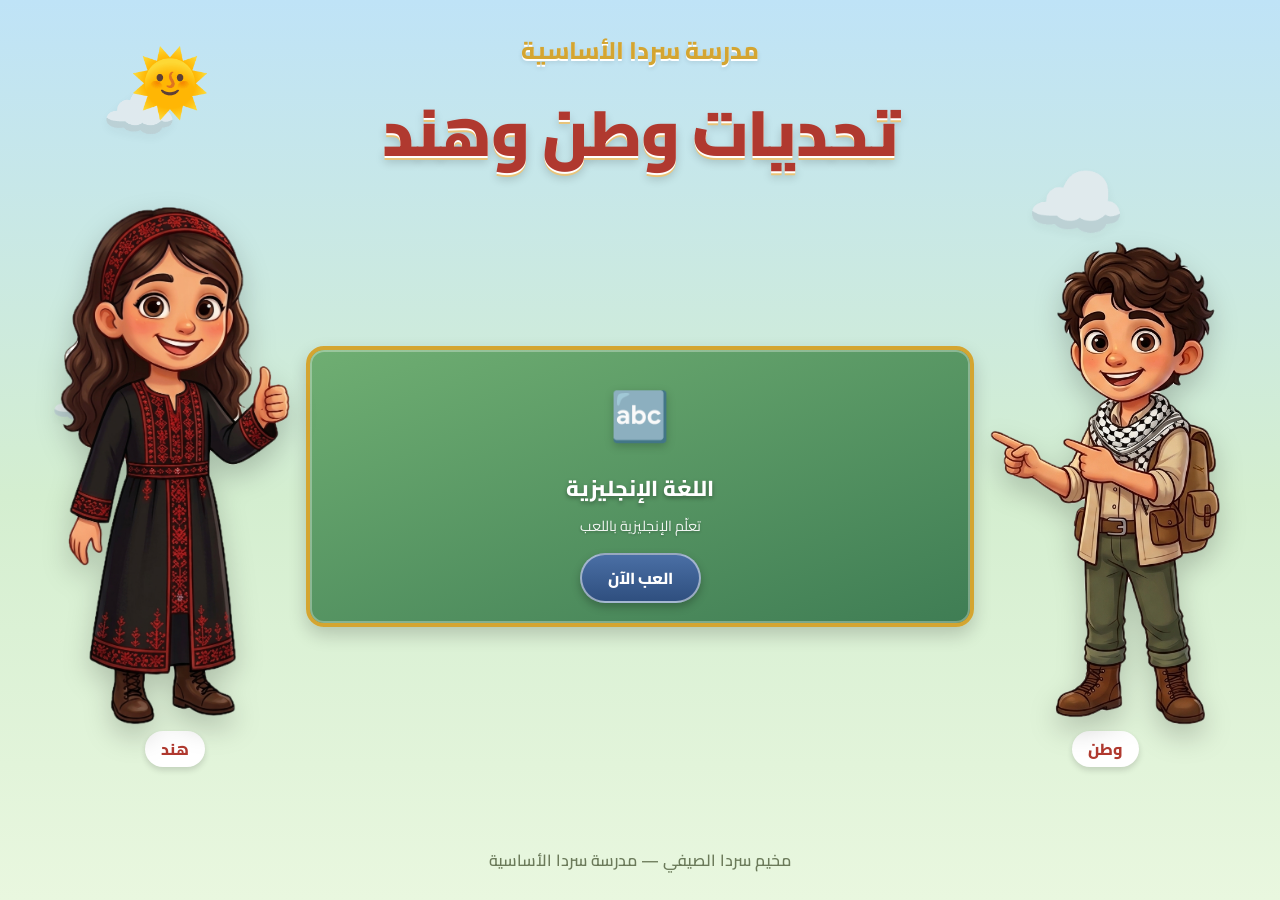
==== games/index.html @ 76265d55 "Restructure into /teams and /games clean URLs with root gateway - Move schedule pages (index, teache" ====
<!DOCTYPE html>
<html lang="ar" dir="rtl">
<head>
  <meta charset="UTF-8" />
  <meta name="viewport" content="width=device-width, initial-scale=1.0" />
  <title>تحديات وطن وهند – مخيم سردا الصيفي</title>
  <link rel="preconnect" href="https://fonts.googleapis.com" />
  <link rel="preconnect" href="https://fonts.gstatic.com" crossorigin />
  <link href="https://fonts.googleapis.com/css2?family=Cairo:wght@400;600;700;800;900&display=swap" rel="stylesheet" />
  <link rel="stylesheet" href="style.css" />
</head>
<body>

  <!-- ===== سحب وسماء ===== -->
  <div class="clouds" aria-hidden="true">
    <span class="cloud cloud-1">☁️</span>
    <span class="cloud cloud-2">☁️</span>
    <span class="cloud cloud-3">☁️</span>
  </div>

  <main class="stage">

    <!-- ===== العنوان ===== -->
    <header class="hero-head">
      <p class="school-name">مدرسة سردا الأساسية</p>
      <h1 class="main-title">تحديات وطن وهند</h1>
      <span class="sun" aria-hidden="true">🌞</span>
    </header>

    <!-- ===== المنطقة الرئيسية ===== -->
    <div class="hero-row">

      <!-- وطن (يسار) -->
      <div class="hero-char hero-left">
        <img src="images/watan.png" alt="وطن" />
        <span class="char-name">وطن</span>
      </div>

      <!-- البطاقات -->
      <section class="cards" id="cards">
        <!-- تُملأ بـ JavaScript -->
        <div class="cards-loading">جارٍ تحميل الألعاب…</div>
      </section>

      <!-- هند (يمين) -->
      <div class="hero-char hero-right">
        <img src="images/hind.png" alt="هند" />
        <span class="char-name">هند</span>
      </div>

    </div>
  </main>

  <footer class="site-foot">
    مخيم سردا الصيفي &mdash; مدرسة سردا الأساسية
  </footer>

  <script src="games.js"></script>
  <script src="script.js"></script>
</body>
</html>
---- games/style.css ----
/* ===========================================================
   مخيم سردا الصيفي — تحديات وطن وهند
   =========================================================== */
* { box-sizing: border-box; margin: 0; padding: 0; }
[hidden] { display: none !important; }

:root {
  --sky-top:    #bfe3f7;
  --sky-bottom: #e9f7df;
  --ink:        #4a3b2a;
  --gold:       #d4a531;
}

html, body { height: 100%; }

body {
  font-family: "Cairo", "Segoe UI", Tahoma, sans-serif;
  color: var(--ink);
  background: linear-gradient(180deg, var(--sky-top) 0%, #d4eed0 55%, var(--sky-bottom) 100%);
  min-height: 100vh;
  overflow-x: hidden;
  position: relative;
}

/* ===== السحب ===== */
.clouds { position: fixed; inset: 0; pointer-events: none; z-index: 0; }
.cloud { position: absolute; font-size: 60px; opacity: .85; filter: drop-shadow(0 4px 6px rgba(0,0,0,.05)); }
.cloud-1 { top: 6%;  left: 8%;  animation: float 9s ease-in-out infinite; }
.cloud-2 { top: 14%; right: 12%; font-size: 80px; animation: float 11s ease-in-out infinite; }
.cloud-3 { top: 40%; left: 4%;  font-size: 46px; animation: float 8s ease-in-out infinite; }
@keyframes float { 0%,100% { transform: translateY(0); } 50% { transform: translateY(-14px); } }

/* ===== المسرح ===== */
.stage {
  position: relative;
  z-index: 1;
  max-width: 1200px;
  margin: 0 auto;
  padding: 28px 20px 40px;
}

/* ===== العنوان ===== */
.hero-head { text-align: center; position: relative; margin-bottom: 14px; }
.school-name {
  font-size: 1.5rem; font-weight: 800; color: var(--gold);
  text-shadow: 0 2px 0 #fff, 0 3px 5px rgba(0,0,0,.12);
}
.main-title {
  font-size: clamp(2.2rem, 6vw, 4rem); font-weight: 900;
  color: #b0392f;
  text-shadow: 0 2px 0 #fff, 0 4px 0 #e9c47a, 0 6px 10px rgba(0,0,0,.18);
  letter-spacing: -1px;
}
.sun {
  position: absolute; top: -6px; left: 6%;
  font-size: 64px; animation: spin 14s linear infinite;
}
@keyframes spin { from { transform: rotate(0); } to { transform: rotate(360deg); } }

/* ===== صف الأبطال + البطاقات ===== */
.hero-row {
  display: grid;
  grid-template-columns: minmax(120px, 230px) 1fr minmax(120px, 230px);
  align-items: end;
  gap: 10px;
  margin-top: 10px;
}

.hero-char {
  text-align: center;
  animation: bob 4s ease-in-out infinite;
}
.hero-right { animation-delay: 1.2s; }
.hero-char img {
  width: 100%; height: auto; display: block;
  filter: drop-shadow(0 12px 14px rgba(0,0,0,.2));
}
/* عكس الطفلين ليواجها البطاقات في المنتصف */
.hero-left img,
.hero-right img { transform: scaleX(-1); }
@keyframes bob { 0%,100% { transform: translateY(0); } 50% { transform: translateY(-10px); } }

.char-name {
  display: inline-block; margin-top: 6px;
  background: #fff; color: #b0392f; font-weight: 800;
  padding: 3px 16px; border-radius: 999px;
  box-shadow: 0 3px 6px rgba(0,0,0,.15);
}

/* ===== البطاقات ===== */
.cards {
  align-self: center;
  display: grid;
  grid-template-columns: repeat(auto-fit, minmax(190px, 1fr));
  gap: 18px;
  padding: 6px;
}
.cards-loading { grid-column: 1/-1; text-align: center; padding: 30px; color: #6b7280; }

.game-card {
  border-radius: 18px;
  padding: 20px 16px;
  text-align: center;
  border: 4px solid var(--gold);
  box-shadow: 0 8px 18px rgba(0,0,0,.18), inset 0 0 0 2px rgba(255,255,255,.3);
  transition: transform .18s ease, box-shadow .18s ease;
  min-height: 200px;
  display: flex; flex-direction: column; align-items: center; justify-content: center;
}
.game-card:hover { transform: translateY(-6px) scale(1.02); box-shadow: 0 14px 26px rgba(0,0,0,.25); }

.card-icon { font-size: 3rem; margin-bottom: 8px; filter: drop-shadow(0 3px 4px rgba(0,0,0,.2)); }
.card-title { font-size: 1.35rem; font-weight: 800; color: #fff; text-shadow: 0 2px 4px rgba(0,0,0,.35); }
.card-desc  { font-size: .9rem; color: #fff; opacity: .92; margin-top: 4px; text-shadow: 0 1px 3px rgba(0,0,0,.3); }

.play-btn {
  margin-top: 14px;
  display: inline-block;
  background: linear-gradient(180deg, #4a6fa5, #2f4f7f);
  color: #fff; font-weight: 800; text-decoration: none;
  padding: 8px 26px; border-radius: 999px;
  border: 2px solid rgba(255,255,255,.5);
  box-shadow: 0 4px 8px rgba(0,0,0,.25);
  transition: transform .15s ease, filter .15s ease;
}
.play-btn:hover { transform: scale(1.06); filter: brightness(1.08); }

/* ألوان البطاقات */
.card-green  { background: linear-gradient(160deg, #6fae72, #3f7d54); }
.card-blue   { background: linear-gradient(160deg, #5b86bf, #2f4f7f); }
.card-purple { background: linear-gradient(160deg, #9b7bc4, #6a4a99); }
.card-gold   { background: linear-gradient(160deg, #e0b964, #c08a2e); }
.card-pink   { background: linear-gradient(160deg, #d98aab, #b85c84); }
.card-teal   { background: linear-gradient(160deg, #4fb6ad, #2c8079); }

/* ===== التذييل ===== */
.site-foot {
  position: relative; z-index: 1;
  text-align: center; padding: 18px; margin-top: 20px;
  color: #6b7a5a; font-weight: 600;
}

/* ===== أجهزة لوحية متوسطة ===== */
@media (max-width: 900px) {
  .hero-row { grid-template-columns: minmax(90px, 150px) 1fr minmax(90px, 150px); gap: 6px; }
  .game-card { min-height: 170px; padding: 16px 12px; }
  .card-icon { font-size: 2.4rem; }
  .card-title { font-size: 1.15rem; }
}

/* ===== الموبايل: الطفلان فوق والبطاقات بالعرض الكامل ===== */
@media (max-width: 680px) {
  .stage { padding: 18px 14px 30px; }
  .hero-head { padding-top: 40px; }
  .sun { font-size: 42px; top: -34px; left: 50%; transform: translateX(-50%); }
  @keyframes spin { from { transform: translateX(-50%) rotate(0); } to { transform: translateX(-50%) rotate(360deg); } }
  .school-name { font-size: 1.2rem; }

  /* تحويل الصف إلى عمود: الطفلان في صف علوي ثم البطاقات */
  .hero-row {
    display: flex;
    flex-wrap: wrap;
    align-items: flex-end;
    justify-content: center;
    gap: 8px;
  }
  .hero-char { flex: 1 1 0; max-width: 46%; min-width: 120px; }
  .hero-left  { order: 1; }
  .hero-right { order: 2; }
  .cards {
    order: 3;
    flex: 1 1 100%;
    width: 100%;
    grid-template-columns: repeat(auto-fit, minmax(150px, 1fr));
    gap: 14px;
    margin-top: 6px;
  }
  .char-name { font-size: .9rem; padding: 2px 12px; }
}

/* ===== موبايل صغير: بطاقة واحدة بالصف ===== */
@media (max-width: 380px) {
  .cards { grid-template-columns: 1fr; }
  .hero-char { max-width: 48%; }
}

/* ===========================================================
   لوحة التحكم
   =========================================================== */
.dash-body { background: linear-gradient(180deg, #eef3f8, #e3ecf3); }

.lock-screen {
  min-height: 100vh; display: flex; align-items: center; justify-content: center;
  padding: 20px;
}
.lock-box {
  background: #fff; border-radius: 22px; padding: 40px 34px;
  text-align: center; max-width: 380px; width: 100%;
  box-shadow: 0 18px 40px rgba(0,0,0,.15);
}
.lock-icon { font-size: 3.4rem; margin-bottom: 8px; }
.lock-box h1 { color: #2f4f7f; margin-bottom: 4px; }
.lock-box p { color: #6b7280; margin-bottom: 20px; font-size: .95rem; }
.lock-box input {
  width: 100%; padding: 13px 16px; font-family: inherit; font-size: 1rem;
  border: 2px solid #d7dee6; border-radius: 12px; text-align: center; margin-bottom: 14px;
}
.lock-box input:focus { outline: none; border-color: #4a6fa5; }
.lock-error { color: #d23b3b; font-weight: 700; min-height: 22px; }

.dash-btn {
  background: linear-gradient(180deg, #4a6fa5, #2f4f7f);
  color: #fff; font-family: inherit; font-weight: 800; font-size: 1rem;
  border: none; border-radius: 12px; padding: 13px 22px; cursor: pointer;
  width: 100%; transition: filter .15s ease;
}
.dash-btn:hover { filter: brightness(1.08); }

.dash { max-width: 760px; margin: 0 auto; padding: 28px 20px 50px; }
.dash-head {
  display: flex; align-items: center; justify-content: space-between;
  flex-wrap: wrap; gap: 10px; margin-bottom: 22px;
}
.dash-head h1 { color: #2f4f7f; font-size: 1.6rem; }
.dash-link { color: #4a6fa5; font-weight: 700; text-decoration: none; }
.dash-link:hover { text-decoration: underline; }

.dash-section {
  background: #fff; border-radius: 18px; padding: 22px;
  box-shadow: 0 6px 18px rgba(0,0,0,.07); margin-bottom: 20px;
}
.dash-section h2 { color: #2f4f7f; font-size: 1.2rem; margin-bottom: 14px; }
.dash-note { color: #6b7280; font-size: .9rem; margin-bottom: 14px; }

.game-form { display: grid; grid-template-columns: 1fr 1fr; gap: 14px; }
.game-form label { display: flex; flex-direction: column; gap: 5px; font-weight: 700; color: #374151; font-size: .92rem; }
.game-form label.full { grid-column: 1/-1; }
.game-form input, .game-form select {
  padding: 11px 13px; font-family: inherit; font-size: 1rem;
  border: 2px solid #d7dee6; border-radius: 10px;
}
.game-form input:focus, .game-form select:focus { outline: none; border-color: #4a6fa5; }
.game-form .dash-btn { grid-column: 1/-1; }

.game-list { display: flex; flex-direction: column; gap: 10px; }
.game-item {
  display: flex; align-items: center; gap: 12px;
  background: #f6f8fb; border: 1px solid #e3e9f0; border-radius: 12px; padding: 12px 14px;
}
.game-item.is-default { background: #fef9ec; border-color: #f0e2bf; }
.gi-icon { font-size: 1.7rem; }
.gi-body { flex: 1; display: flex; flex-direction: column; }
.gi-body strong { color: #2f4f7f; }
.gi-body small { color: #6b7280; }
.gi-badge { background: #e9c47a; color: #6b4e10; font-weight: 700; font-size: .78rem; padding: 3px 10px; border-radius: 999px; }
.gi-del {
  background: #fdecec; color: #d23b3b; border: 1px solid #f3c4c4;
  border-radius: 8px; padding: 7px 14px; font-family: inherit; font-weight: 700; cursor: pointer;
}
.gi-del:hover { background: #d23b3b; color: #fff; }
.dash-empty { color: #9ca3af; text-align: center; padding: 14px; }

@media (max-width: 560px) {
  .game-form { grid-template-columns: 1fr; }
}
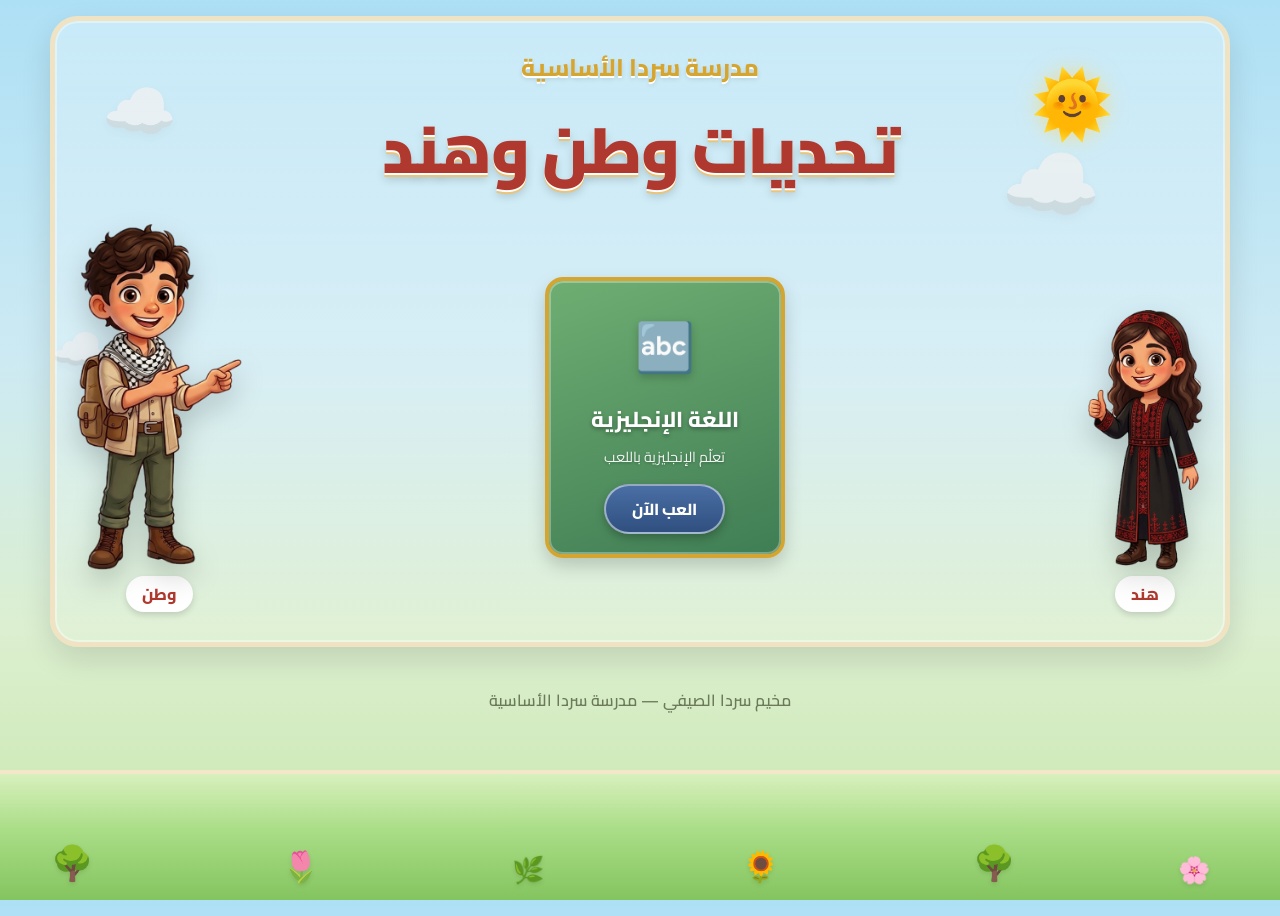
==== commit 317b708e: "Match games page to reference: side characters, height ratio, garden theme - Place وطن on the left a" ====
--- a/games/index.html
+++ b/games/index.html
@@ -16,6 +16,16 @@
     <span class="cloud cloud-1">☁️</span>
     <span class="cloud cloud-2">☁️</span>
     <span class="cloud cloud-3">☁️</span>
+  </div>
+
+  <!-- ===== الأرض / الحديقة ===== -->
+  <div class="ground" aria-hidden="true">
+    <span class="plant p1">🌳</span>
+    <span class="plant p2">🌷</span>
+    <span class="plant p3">🌿</span>
+    <span class="plant p4">🌻</span>
+    <span class="plant p5">🌳</span>
+    <span class="plant p6">🌸</span>
   </div>
 
   <main class="stage">
--- a/games/style.css
+++ b/games/style.css
@@ -5,10 +5,13 @@
 [hidden] { display: none !important; }
 
 :root {
-  --sky-top:    #bfe3f7;
-  --sky-bottom: #e9f7df;
+  --sky-top:    #aee0f5;
+  --sky-mid:    #cdeaf3;
   --ink:        #4a3b2a;
   --gold:       #d4a531;
+  --frame:      #efe3c4;
+  /* طول وطن المرجعي (هند = 75% منه) */
+  --watan-h: clamp(200px, 27vw, 430px);
 }
 
 html, body { height: 100%; }
@@ -16,27 +19,48 @@
 body {
   font-family: "Cairo", "Segoe UI", Tahoma, sans-serif;
   color: var(--ink);
-  background: linear-gradient(180deg, var(--sky-top) 0%, #d4eed0 55%, var(--sky-bottom) 100%);
+  background:
+    linear-gradient(180deg, var(--sky-top) 0%, var(--sky-mid) 40%, #dcefd0 70%, #c6e6a8 100%);
   min-height: 100vh;
   overflow-x: hidden;
   position: relative;
+  padding-bottom: 80px;
 }
 
 /* ===== السحب ===== */
 .clouds { position: fixed; inset: 0; pointer-events: none; z-index: 0; }
-.cloud { position: absolute; font-size: 60px; opacity: .85; filter: drop-shadow(0 4px 6px rgba(0,0,0,.05)); }
+.cloud { position: absolute; font-size: 60px; opacity: .9; filter: drop-shadow(0 4px 6px rgba(0,0,0,.05)); }
 .cloud-1 { top: 6%;  left: 8%;  animation: float 9s ease-in-out infinite; }
-.cloud-2 { top: 14%; right: 12%; font-size: 80px; animation: float 11s ease-in-out infinite; }
-.cloud-3 { top: 40%; left: 4%;  font-size: 46px; animation: float 8s ease-in-out infinite; }
+.cloud-2 { top: 12%; right: 14%; font-size: 80px; animation: float 11s ease-in-out infinite; }
+.cloud-3 { top: 34%; left: 4%;  font-size: 46px; animation: float 8s ease-in-out infinite; }
 @keyframes float { 0%,100% { transform: translateY(0); } 50% { transform: translateY(-14px); } }
+
+/* ===== الأرض / الحديقة ===== */
+.ground {
+  position: fixed; left: 0; right: 0; bottom: 0; height: 130px;
+  background: linear-gradient(180deg, #d8f0bd 0%, #a9dd86 45%, #84c45f 100%);
+  border-top: 4px solid #f2e7c9;
+  z-index: 0; pointer-events: none;
+}
+.ground .plant { position: absolute; bottom: 6px; font-size: 30px; filter: drop-shadow(0 2px 2px rgba(0,0,0,.1)); }
+.ground .p1 { left: 4%;  font-size: 34px; }
+.ground .p2 { left: 22%; }
+.ground .p3 { left: 40%; font-size: 26px; }
+.ground .p4 { left: 58%; }
+.ground .p5 { left: 76%; font-size: 34px; }
+.ground .p6 { left: 92%; font-size: 26px; }
 
 /* ===== المسرح ===== */
 .stage {
   position: relative;
   z-index: 1;
-  max-width: 1200px;
-  margin: 0 auto;
-  padding: 28px 20px 40px;
+  max-width: 1180px;
+  margin: 16px auto;
+  padding: 24px 22px 30px;
+  background: linear-gradient(180deg, rgba(255,255,255,.32), rgba(255,255,255,.12));
+  border: 5px solid var(--frame);
+  border-radius: 28px;
+  box-shadow: 0 12px 30px rgba(0,0,0,.12), inset 0 0 0 2px rgba(255,255,255,.4);
 }
 
 /* ===== العنوان ===== */
@@ -52,32 +76,35 @@
   letter-spacing: -1px;
 }
 .sun {
-  position: absolute; top: -6px; left: 6%;
-  font-size: 64px; animation: spin 14s linear infinite;
-}
-@keyframes spin { from { transform: rotate(0); } to { transform: rotate(360deg); } }
-
-/* ===== صف الأبطال + البطاقات ===== */
+  position: absolute; top: -4px; right: 8%;
+  font-size: 66px; animation: pulse 4s ease-in-out infinite;
+  filter: drop-shadow(0 0 10px rgba(255,210,90,.6));
+}
+@keyframes pulse { 0%,100% { transform: scale(1) rotate(0); } 50% { transform: scale(1.08) rotate(6deg); } }
+
+/* ===== صف الأبطال + البطاقات =====
+   ترتيب ثابت: وطن يسار — البطاقات في الوسط — هند يمين (مثل الصورة) */
 .hero-row {
+  direction: ltr;            /* لتثبيت وطن يساراً وهند يميناً حتى مع RTL */
   display: grid;
-  grid-template-columns: minmax(120px, 230px) 1fr minmax(120px, 230px);
+  grid-template-columns: auto minmax(0, 1fr) auto;
   align-items: end;
-  gap: 10px;
-  margin-top: 10px;
+  gap: 8px;
+  margin-top: 6px;
 }
 
 .hero-char {
-  text-align: center;
+  display: flex; flex-direction: column; align-items: center;
   animation: bob 4s ease-in-out infinite;
 }
 .hero-right { animation-delay: 1.2s; }
 .hero-char img {
-  width: 100%; height: auto; display: block;
+  height: auto; width: auto; display: block;
   filter: drop-shadow(0 12px 14px rgba(0,0,0,.2));
 }
-/* عكس الطفلين ليواجها البطاقات في المنتصف */
-.hero-left img,
-.hero-right img { transform: scaleX(-1); }
+/* وطن هو المرجع، وهند 75% من طوله */
+.hero-left  img { height: var(--watan-h); }
+.hero-right img { height: calc(var(--watan-h) * 0.75); }
 @keyframes bob { 0%,100% { transform: translateY(0); } 50% { transform: translateY(-10px); } }
 
 .char-name {
@@ -91,7 +118,8 @@
 .cards {
   align-self: center;
   display: grid;
-  grid-template-columns: repeat(auto-fit, minmax(190px, 1fr));
+  grid-template-columns: repeat(auto-fit, minmax(180px, 240px));
+  justify-content: center;
   gap: 18px;
   padding: 6px;
 }
@@ -142,46 +170,35 @@
 
 /* ===== أجهزة لوحية متوسطة ===== */
 @media (max-width: 900px) {
-  .hero-row { grid-template-columns: minmax(90px, 150px) 1fr minmax(90px, 150px); gap: 6px; }
-  .game-card { min-height: 170px; padding: 16px 12px; }
-  .card-icon { font-size: 2.4rem; }
-  .card-title { font-size: 1.15rem; }
-}
-
-/* ===== الموبايل: الطفلان فوق والبطاقات بالعرض الكامل ===== */
-@media (max-width: 680px) {
-  .stage { padding: 18px 14px 30px; }
-  .hero-head { padding-top: 40px; }
-  .sun { font-size: 42px; top: -34px; left: 50%; transform: translateX(-50%); }
-  @keyframes spin { from { transform: translateX(-50%) rotate(0); } to { transform: translateX(-50%) rotate(360deg); } }
-  .school-name { font-size: 1.2rem; }
-
-  /* تحويل الصف إلى عمود: الطفلان في صف علوي ثم البطاقات */
-  .hero-row {
-    display: flex;
-    flex-wrap: wrap;
-    align-items: flex-end;
-    justify-content: center;
-    gap: 8px;
-  }
-  .hero-char { flex: 1 1 0; max-width: 46%; min-width: 120px; }
-  .hero-left  { order: 1; }
-  .hero-right { order: 2; }
-  .cards {
-    order: 3;
-    flex: 1 1 100%;
-    width: 100%;
-    grid-template-columns: repeat(auto-fit, minmax(150px, 1fr));
-    gap: 14px;
-    margin-top: 6px;
-  }
-  .char-name { font-size: .9rem; padding: 2px 12px; }
-}
-
-/* ===== موبايل صغير: بطاقة واحدة بالصف ===== */
+  :root { --watan-h: clamp(180px, 30vw, 300px); }
+  .hero-row { gap: 4px; }
+  .game-card { min-height: 160px; padding: 14px 10px; }
+  .card-icon { font-size: 2.2rem; }
+  .card-title { font-size: 1.05rem; }
+  .cards { gap: 12px; }
+}
+
+/* ===== الموبايل: نفس الترتيب — وطن وهند على الجانبين والبطاقات بينهما ===== */
+@media (max-width: 640px) {
+  :root { --watan-h: clamp(150px, 38vw, 220px); }
+  .stage { padding: 16px 10px 24px; border-width: 4px; }
+  .sun { font-size: 38px; right: 2%; top: 2px; }
+  .school-name { font-size: 1.1rem; }
+  .main-title { font-size: 1.6rem; }
+  .hero-row { gap: 3px; }
+  .cards { grid-template-columns: minmax(0, 240px); gap: 10px; padding: 2px; }
+  .game-card { min-height: 0; padding: 14px 8px; border-width: 3px; }
+  .card-icon { font-size: 2rem; margin-bottom: 4px; }
+  .card-title { font-size: 1rem; }
+  .card-desc { font-size: .78rem; }
+  .play-btn { padding: 6px 18px; font-size: .9rem; }
+  .char-name { font-size: .8rem; padding: 2px 10px; }
+}
+
+/* ===== موبايل صغير جداً ===== */
 @media (max-width: 380px) {
-  .cards { grid-template-columns: 1fr; }
-  .hero-char { max-width: 48%; }
+  :root { --watan-h: 138px; }
+  .main-title { font-size: 1.7rem; }
 }
 
 /* ===========================================================
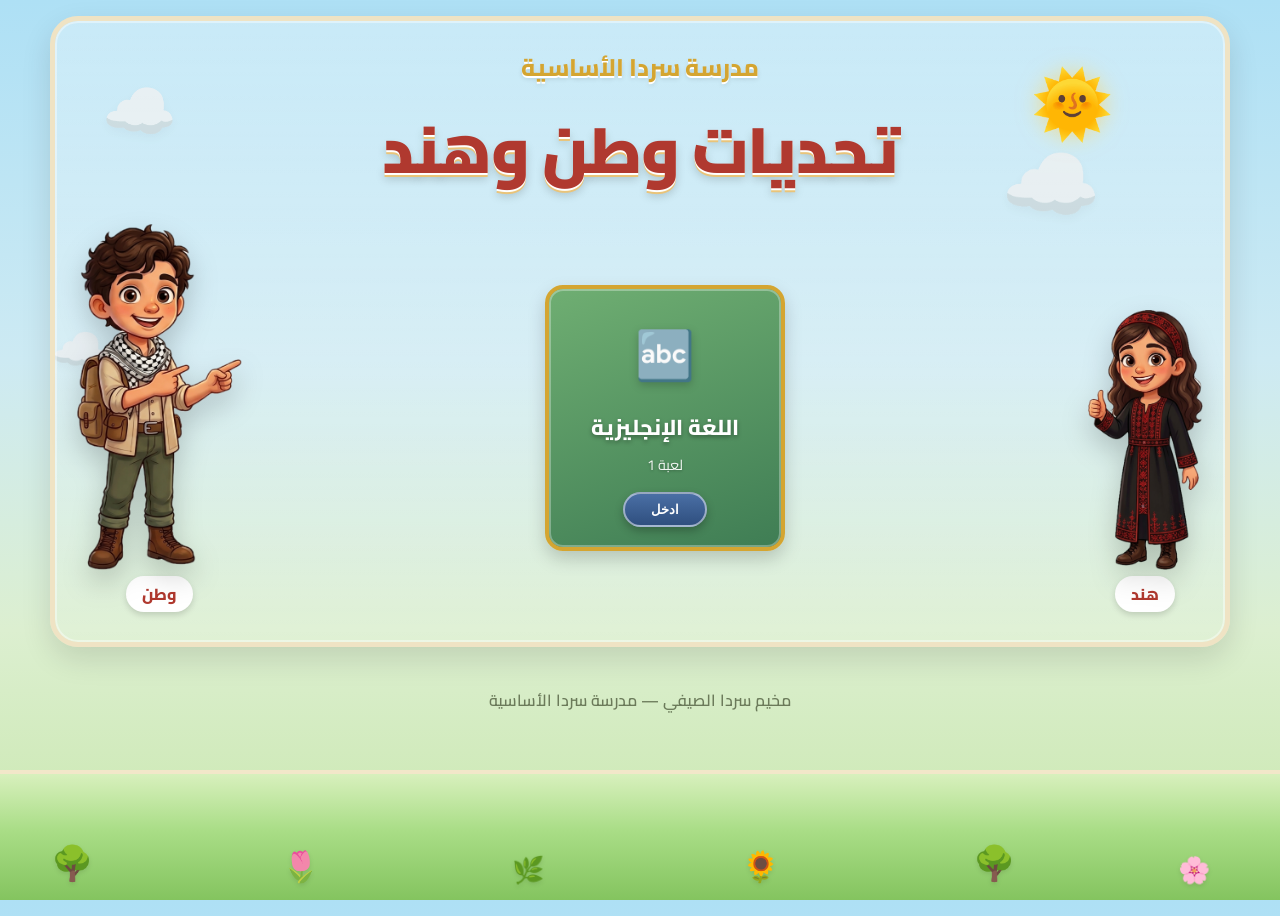
==== commit 0cb17451: "Add sections: students pick a section, then see its game cards - Define SECTIONS (English, Arabic, M" ====
--- a/games/index.html
+++ b/games/index.html
@@ -46,11 +46,14 @@
         <span class="char-name">وطن</span>
       </div>
 
-      <!-- البطاقات -->
-      <section class="cards" id="cards">
-        <!-- تُملأ بـ JavaScript -->
-        <div class="cards-loading">جارٍ تحميل الألعاب…</div>
-      </section>
+      <!-- الأقسام / البطاقات -->
+      <div class="cards-col">
+        <div class="section-bar" id="section-bar" hidden></div>
+        <section class="cards" id="cards">
+          <!-- تُملأ بـ JavaScript -->
+          <div class="cards-loading">جارٍ تحميل الأقسام…</div>
+        </section>
+      </div>
 
       <!-- هند (يمين) -->
       <div class="hero-char hero-right">
--- a/games/style.css
+++ b/games/style.css
@@ -115,15 +115,32 @@
 }
 
 /* ===== البطاقات ===== */
+.cards-col { align-self: center; width: 100%; }
+
+/* شريط القسم (زر الرجوع + اسم القسم) */
+.section-bar {
+  display: flex; align-items: center; justify-content: center;
+  gap: 12px; flex-wrap: wrap; margin-bottom: 16px;
+}
+.back-btn {
+  background: #fff; color: #b0392f; border: 2px solid var(--gold);
+  border-radius: 999px; padding: 7px 18px; font-family: inherit; font-weight: 800;
+  cursor: pointer; box-shadow: 0 3px 6px rgba(0,0,0,.12); transition: transform .15s ease, background .15s ease;
+}
+.back-btn:hover { background: #b0392f; color: #fff; transform: scale(1.04); }
+.section-title {
+  font-weight: 900; font-size: 1.5rem; color: #b0392f;
+  text-shadow: 0 2px 0 #fff, 0 3px 6px rgba(0,0,0,.12);
+}
+
 .cards {
-  align-self: center;
   display: grid;
   grid-template-columns: repeat(auto-fit, minmax(180px, 240px));
   justify-content: center;
   gap: 18px;
   padding: 6px;
 }
-.cards-loading { grid-column: 1/-1; text-align: center; padding: 30px; color: #6b7280; }
+.cards-loading { grid-column: 1/-1; text-align: center; padding: 30px; color: #5a6b48; font-weight: 700; }
 
 .game-card {
   border-radius: 18px;
@@ -257,7 +274,12 @@
   border: 2px solid #d7dee6; border-radius: 10px;
 }
 .game-form input:focus, .game-form select:focus { outline: none; border-color: #4a6fa5; }
-.game-form .dash-btn { grid-column: 1/-1; }
+.form-actions { grid-column: 1/-1; display: flex; gap: 10px; }
+.form-actions .dash-btn { flex: 1; }
+.dash-btn-ghost {
+  background: #eef1f6; color: #4a6fa5; border: 2px solid #d7dee6;
+}
+.dash-btn-ghost:hover { filter: none; background: #e3e8f0; }
 
 .game-list { display: flex; flex-direction: column; gap: 10px; }
 .game-item {
@@ -270,11 +292,15 @@
 .gi-body strong { color: #2f4f7f; }
 .gi-body small { color: #6b7280; }
 .gi-badge { background: #e9c47a; color: #6b4e10; font-weight: 700; font-size: .78rem; padding: 3px 10px; border-radius: 999px; }
-.gi-del {
-  background: #fdecec; color: #d23b3b; border: 1px solid #f3c4c4;
+.gi-actions { display: flex; gap: 8px; flex-shrink: 0; }
+.gi-edit, .gi-del {
   border-radius: 8px; padding: 7px 14px; font-family: inherit; font-weight: 700; cursor: pointer;
 }
+.gi-edit { background: #eaf1fb; color: #2f4f7f; border: 1px solid #c3d6ef; }
+.gi-edit:hover { background: #2f4f7f; color: #fff; }
+.gi-del { background: #fdecec; color: #d23b3b; border: 1px solid #f3c4c4; }
 .gi-del:hover { background: #d23b3b; color: #fff; }
+.game-item.is-editing { outline: 3px solid #4a6fa5; outline-offset: 1px; }
 .dash-empty { color: #9ca3af; text-align: center; padding: 14px; }
 
 @media (max-width: 560px) {
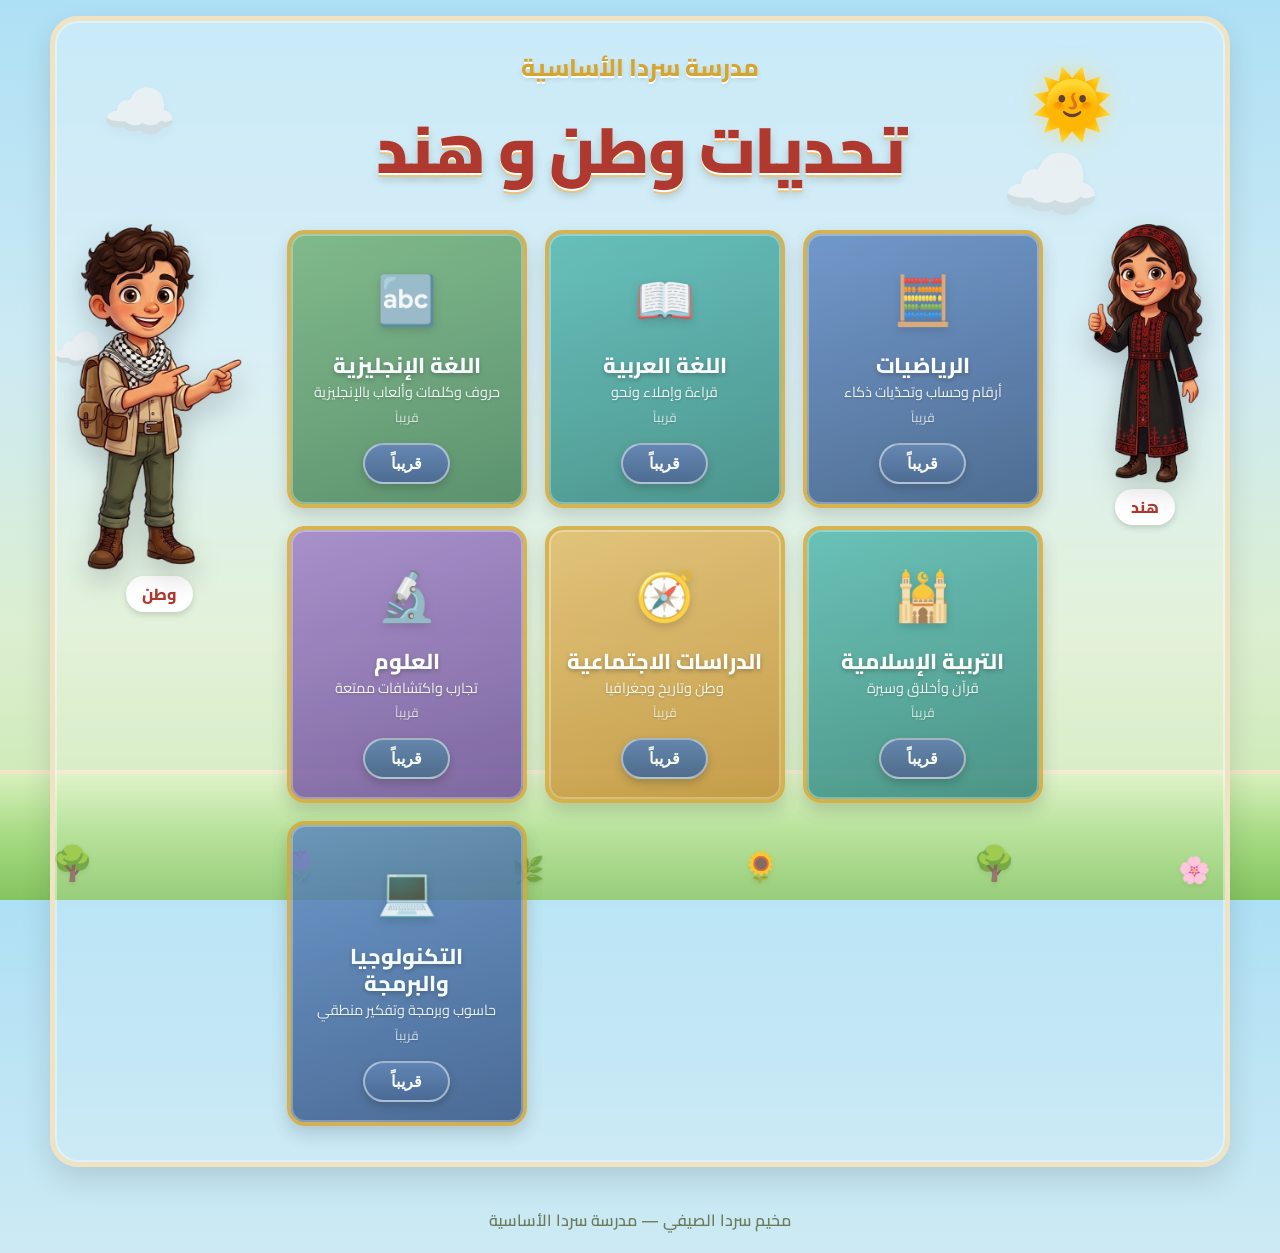
==== commit 66e9945b: "Fix spacing in main title in index.html" ====
--- a/games/index.html
+++ b/games/index.html
@@ -3,7 +3,7 @@
 <head>
   <meta charset="UTF-8" />
   <meta name="viewport" content="width=device-width, initial-scale=1.0" />
-  <title>تحديات وطن وهند – مخيم سردا الصيفي</title>
+  <title>تحديات وطن و هند – مخيم سردا الصيفي</title>
   <link rel="preconnect" href="https://fonts.googleapis.com" />
   <link rel="preconnect" href="https://fonts.gstatic.com" crossorigin />
   <link href="https://fonts.googleapis.com/css2?family=Cairo:wght@400;600;700;800;900&display=swap" rel="stylesheet" />
@@ -33,7 +33,7 @@
     <!-- ===== العنوان ===== -->
     <header class="hero-head">
       <p class="school-name">مدرسة سردا الأساسية</p>
-      <h1 class="main-title">تحديات وطن وهند</h1>
+      <h1 class="main-title">تحديات وطن و هند</h1>
       <span class="sun" aria-hidden="true">🌞</span>
     </header>
 
--- a/games/style.css
+++ b/games/style.css
@@ -88,7 +88,7 @@
   direction: ltr;            /* لتثبيت وطن يساراً وهند يميناً حتى مع RTL */
   display: grid;
   grid-template-columns: auto minmax(0, 1fr) auto;
-  align-items: end;
+  align-items: start;        /* الهيرو يحاذي أول سطر بطاقات من الأعلى */
   gap: 8px;
   margin-top: 6px;
 }
@@ -115,7 +115,7 @@
 }
 
 /* ===== البطاقات ===== */
-.cards-col { align-self: center; width: 100%; }
+.cards-col { align-self: start; width: 100%; }
 
 /* شريط القسم (زر الرجوع + اسم القسم) */
 .section-bar {
@@ -154,21 +154,38 @@
 }
 .game-card:hover { transform: translateY(-6px) scale(1.02); box-shadow: 0 14px 26px rgba(0,0,0,.25); }
 
-.card-icon { font-size: 3rem; margin-bottom: 8px; filter: drop-shadow(0 3px 4px rgba(0,0,0,.2)); }
-.card-title { font-size: 1.35rem; font-weight: 800; color: #fff; text-shadow: 0 2px 4px rgba(0,0,0,.35); }
-.card-desc  { font-size: .9rem; color: #fff; opacity: .92; margin-top: 4px; text-shadow: 0 1px 3px rgba(0,0,0,.3); }
+.card-icon { font-size: clamp(1.7rem, 5.5vw, 3rem); margin-bottom: 8px; filter: drop-shadow(0 3px 4px rgba(0,0,0,.2)); }
+.card-title { font-size: clamp(.92rem, 2.6vw, 1.35rem); font-weight: 800; color: #fff; text-shadow: 0 2px 4px rgba(0,0,0,.35); line-height: 1.25; }
+.card-desc  { font-size: clamp(.7rem, 1.9vw, .9rem); color: #fff; opacity: .92; margin-top: 4px; text-shadow: 0 1px 3px rgba(0,0,0,.3); line-height: 1.3; }
+.card-teacher {
+  font-size: .82rem; color: #fff; font-weight: 700; margin-top: 6px;
+  background: rgba(0,0,0,.18); padding: 3px 12px; border-radius: 999px;
+  text-shadow: 0 1px 2px rgba(0,0,0,.3);
+}
+
+.card-count {
+  font-size: .78rem; color: #fff; opacity: .8; margin-top: 4px;
+  text-shadow: 0 1px 2px rgba(0,0,0,.3);
+}
+
+/* بطاقة القسم: واضح إنها قابلة للضغط بالكامل */
+.game-card[data-section] { cursor: pointer; }
+.game-card.is-empty { opacity: .82; }
 
 .play-btn {
   margin-top: 14px;
   display: inline-block;
   background: linear-gradient(180deg, #4a6fa5, #2f4f7f);
   color: #fff; font-weight: 800; text-decoration: none;
-  padding: 8px 26px; border-radius: 999px;
+  font-size: clamp(.78rem, 2.1vw, 1rem);
+  padding: clamp(6px, 1.6vw, 9px) clamp(16px, 4vw, 26px); border-radius: 999px;
   border: 2px solid rgba(255,255,255,.5);
   box-shadow: 0 4px 8px rgba(0,0,0,.25);
   transition: transform .15s ease, filter .15s ease;
 }
 .play-btn:hover { transform: scale(1.06); filter: brightness(1.08); }
+.play-btn.is-soon { opacity: .72; cursor: default; }
+.play-btn.is-soon:hover { transform: none; filter: none; }
 
 /* ألوان البطاقات */
 .card-green  { background: linear-gradient(160deg, #6fae72, #3f7d54); }
@@ -197,25 +214,32 @@
 
 /* ===== الموبايل: نفس الترتيب — وطن وهند على الجانبين والبطاقات بينهما ===== */
 @media (max-width: 640px) {
-  :root { --watan-h: clamp(150px, 38vw, 220px); }
-  .stage { padding: 16px 10px 24px; border-width: 4px; }
+  /* أبطال أصغر على الجانبين ليتسع المنتصف لبطاقتين */
+  :root { --watan-h: clamp(120px, 30vw, 175px); }
+  .stage { padding: 14px 8px 22px; border-width: 4px; }
   .sun { font-size: 38px; right: 2%; top: 2px; }
   .school-name { font-size: 1.1rem; }
-  .main-title { font-size: 1.6rem; }
-  .hero-row { gap: 3px; }
-  .cards { grid-template-columns: minmax(0, 240px); gap: 10px; padding: 2px; }
-  .game-card { min-height: 0; padding: 14px 8px; border-width: 3px; }
-  .card-icon { font-size: 2rem; margin-bottom: 4px; }
-  .card-title { font-size: 1rem; }
-  .card-desc { font-size: .78rem; }
-  .play-btn { padding: 6px 18px; font-size: .9rem; }
-  .char-name { font-size: .8rem; padding: 2px 10px; }
+  .main-title { font-size: clamp(1.5rem, 7vw, 2rem); }
+  .hero-row { gap: 4px; }
+  .cards { grid-template-columns: repeat(2, 1fr); gap: 8px; padding: 2px; }
+  .game-card { min-height: 0; padding: 12px 7px; border-width: 3px; }
+  .card-icon { font-size: 1.7rem; margin-bottom: 3px; }
+  .card-title { font-size: .85rem; }
+  .card-desc { font-size: .68rem; }
+  .card-count { font-size: .64rem; }
+  .card-teacher { font-size: .64rem; padding: 2px 8px; }
+  .play-btn { font-size: .74rem; padding: 5px 14px; margin-top: 9px; }
+  .char-name { font-size: .74rem; padding: 2px 9px; }
+  .section-bar { margin-bottom: 12px; }
+  .section-title { font-size: 1.05rem; }
+  .back-btn { font-size: .82rem; padding: 6px 14px; }
 }
 
 /* ===== موبايل صغير جداً ===== */
 @media (max-width: 380px) {
-  :root { --watan-h: 138px; }
-  .main-title { font-size: 1.7rem; }
+  :root { --watan-h: 112px; }
+  .cards { gap: 6px; }
+  .game-card { padding: 11px 6px; }
 }
 
 /* ===========================================================
@@ -264,7 +288,8 @@
   box-shadow: 0 6px 18px rgba(0,0,0,.07); margin-bottom: 20px;
 }
 .dash-section h2 { color: #2f4f7f; font-size: 1.2rem; margin-bottom: 14px; }
-.dash-note { color: #6b7280; font-size: .9rem; margin-bottom: 14px; }
+.dash-note { color: #6b7280; font-size: .9rem; margin-bottom: 14px; line-height: 1.7; }
+.dash-note a { color: #4a6fa5; font-weight: 700; }
 
 .game-form { display: grid; grid-template-columns: 1fr 1fr; gap: 14px; }
 .game-form label { display: flex; flex-direction: column; gap: 5px; font-weight: 700; color: #374151; font-size: .92rem; }
@@ -292,6 +317,7 @@
 .gi-body strong { color: #2f4f7f; }
 .gi-body small { color: #6b7280; }
 .gi-badge { background: #e9c47a; color: #6b4e10; font-weight: 700; font-size: .78rem; padding: 3px 10px; border-radius: 999px; }
+.gi-badge.draft { background: #dbe6f5; color: #2f4f7f; align-self: flex-start; margin: 2px 0; }
 .gi-actions { display: flex; gap: 8px; flex-shrink: 0; }
 .gi-edit, .gi-del {
   border-radius: 8px; padding: 7px 14px; font-family: inherit; font-weight: 700; cursor: pointer;
@@ -302,6 +328,9 @@
 .gi-del:hover { background: #d23b3b; color: #fff; }
 .game-item.is-editing { outline: 3px solid #4a6fa5; outline-offset: 1px; }
 .dash-empty { color: #9ca3af; text-align: center; padding: 14px; }
+.save-status { grid-column: 1/-1; font-weight: 700; font-size: .92rem; margin-top: 2px; min-height: 20px; color: #6b7280; }
+.save-status.ok  { color: #2f8a4e; }
+.save-status.err { color: #d23b3b; }
 
 @media (max-width: 560px) {
   .game-form { grid-template-columns: 1fr; }
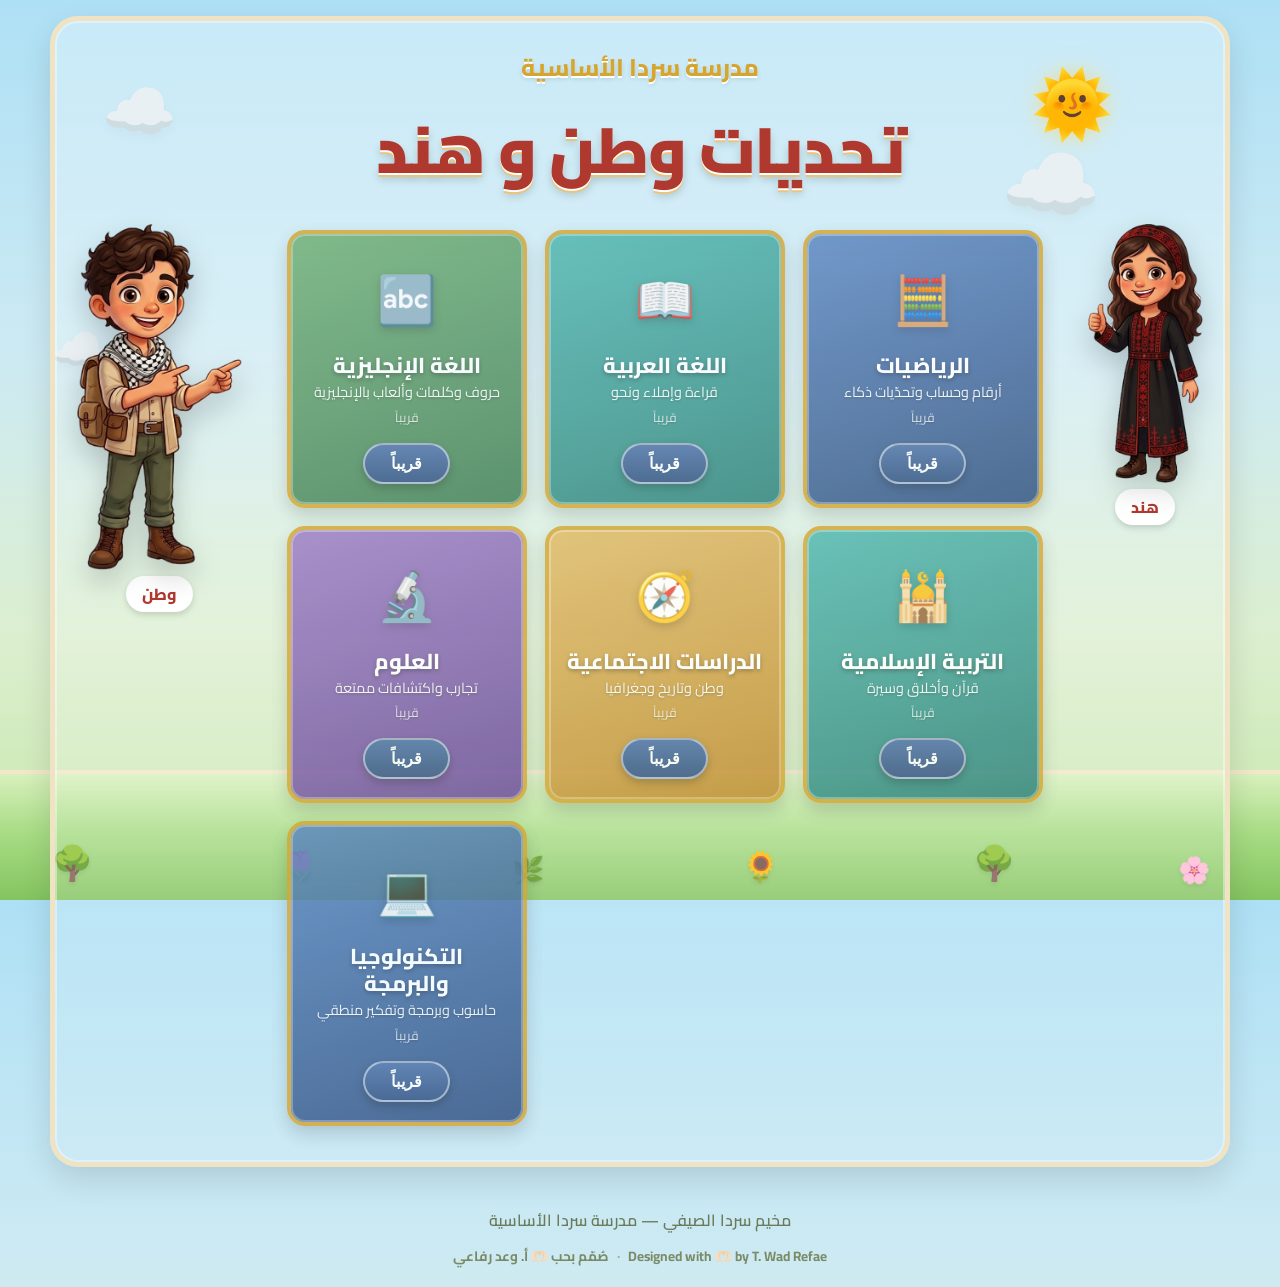
==== commit 85303ddd: "Add bilingual designer credit footer across pages Add 'Designed with 🫶🏻 by T. Wad Refae · صُمّم بحب " ====
--- a/games/index.html
+++ b/games/index.html
@@ -66,6 +66,11 @@
 
   <footer class="site-foot">
     مخيم سردا الصيفي &mdash; مدرسة سردا الأساسية
+    <div class="credit">
+      <span dir="ltr">Designed with 🫶🏻 by T. Wad Refae</span>
+      <span class="credit-sep">·</span>
+      <span>صُمّم بحب 🫶🏻 أ. وعد رفاعي</span>
+    </div>
   </footer>
 
   <script src="games.js"></script>
--- a/games/style.css
+++ b/games/style.css
@@ -201,6 +201,13 @@
   text-align: center; padding: 18px; margin-top: 20px;
   color: #6b7a5a; font-weight: 600;
 }
+.credit {
+  margin-top: 8px;
+  display: flex; flex-wrap: wrap; align-items: center; justify-content: center; gap: 8px;
+  font-size: .85rem; color: #7a8a66; font-weight: 700;
+}
+.credit-sep { opacity: .6; }
+@media (max-width: 480px) { .credit-sep { display: none; } }
 
 /* ===== أجهزة لوحية متوسطة ===== */
 @media (max-width: 900px) {
